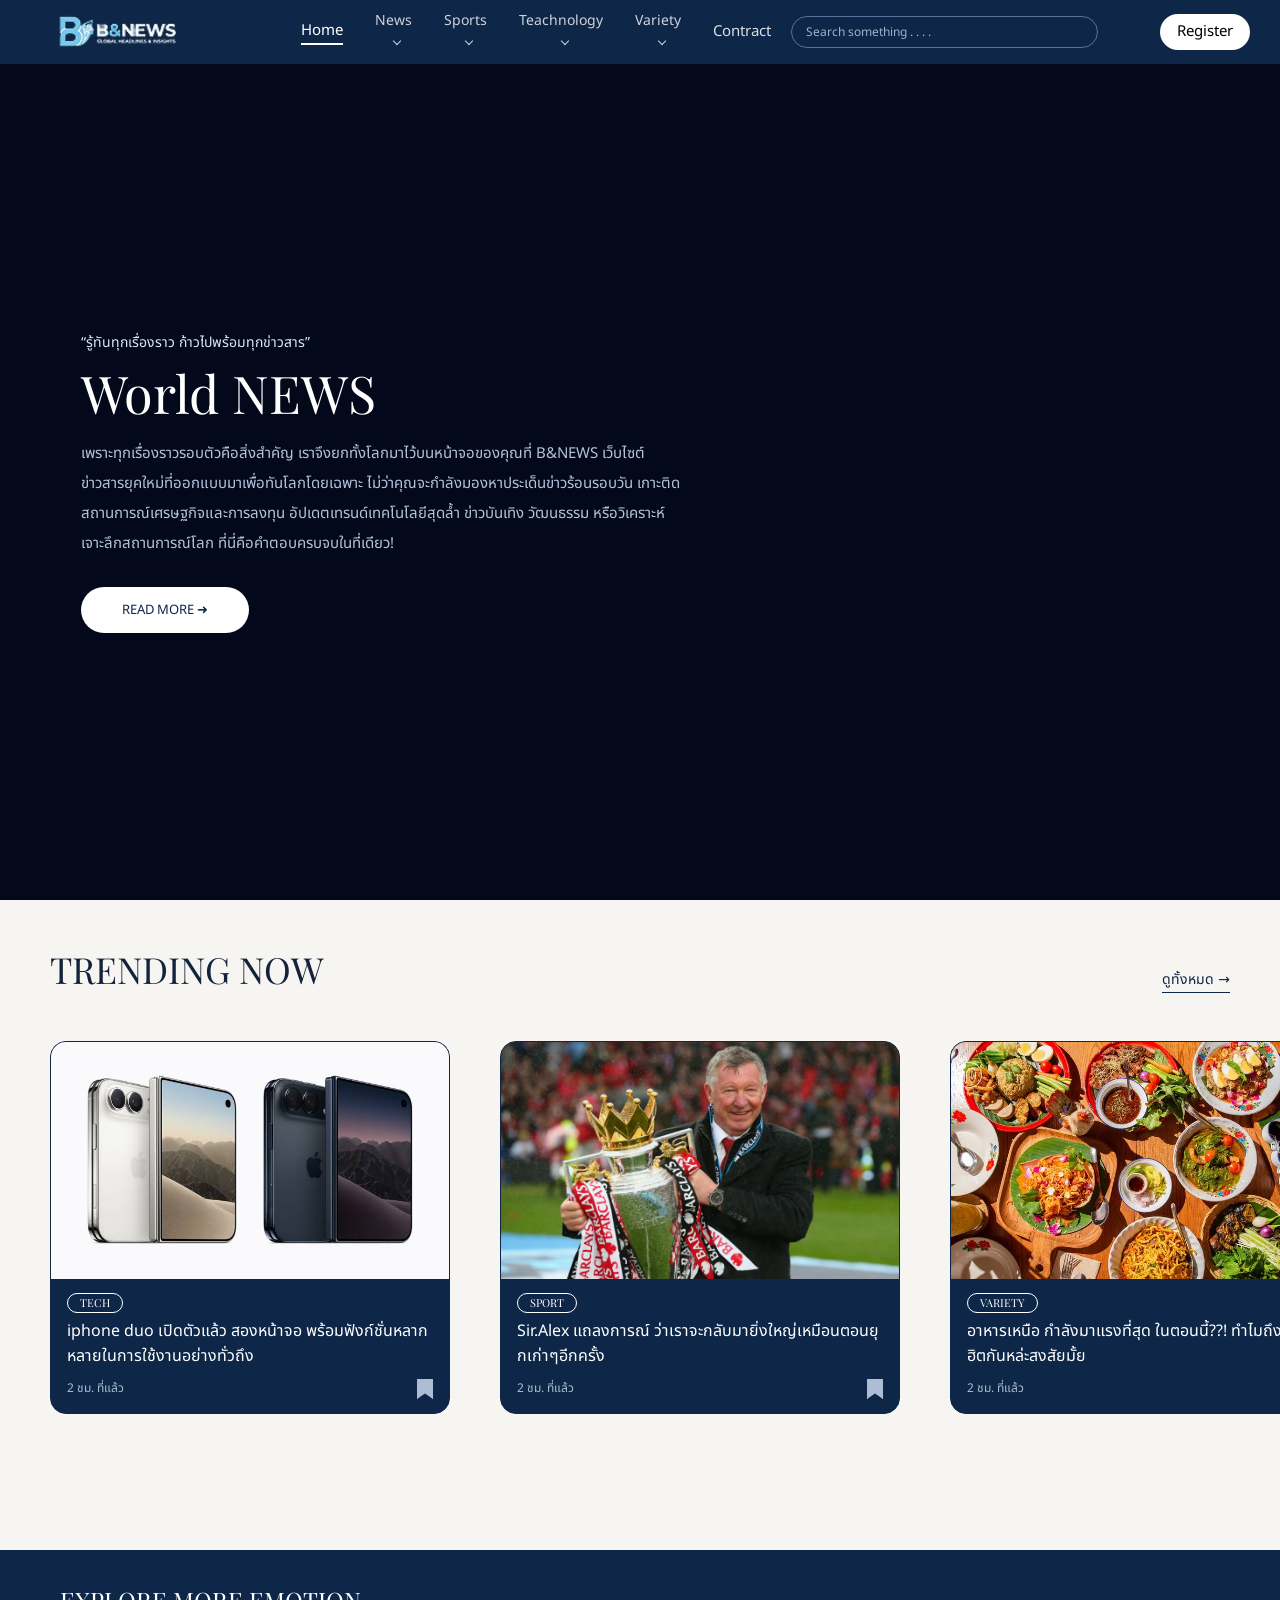
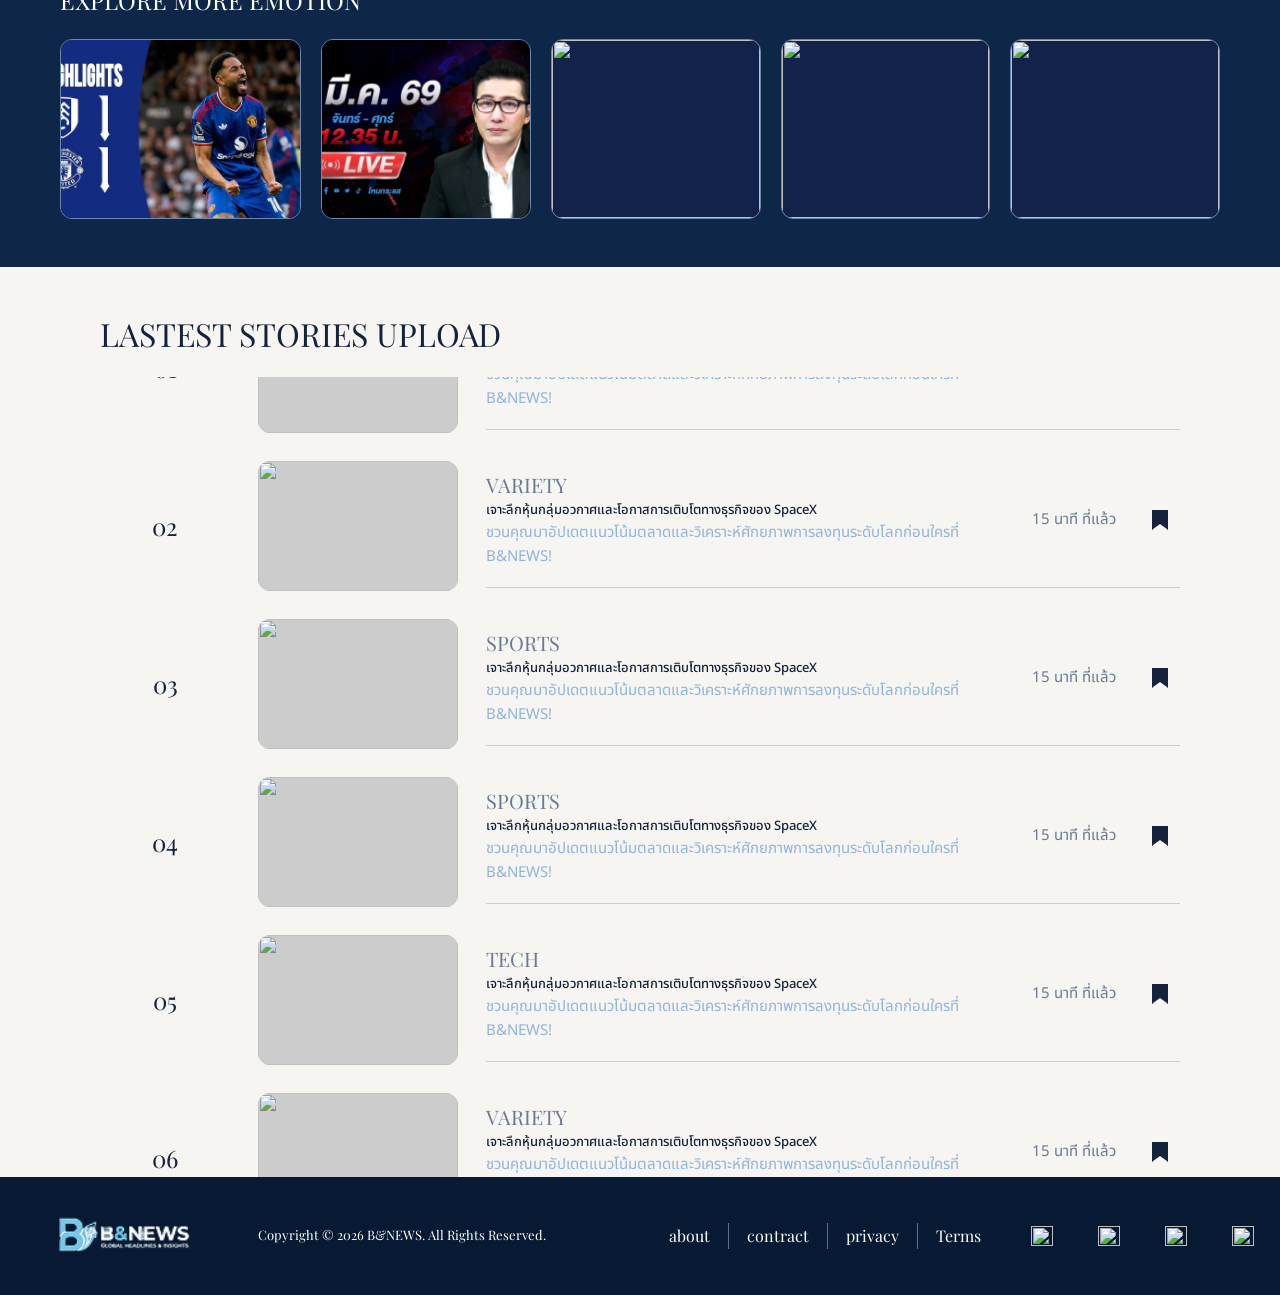
==== index.html @ a91d0329 "first commit" ====
<!DOCTYPE html>
<html lang="th">
<head>
<meta charset="utf-8">
<meta name="viewport" content="width=device-width, initial-scale=1">
<link rel="shortcut icon" href="image/image 1.png" type="image/x-icon">
<title>B&NEWS – World News</title>
<link rel="preconnect" href="https://fonts.googleapis.com">
<link rel="preconnect" href="https://fonts.gstatic.com" crossorigin>
<link rel="stylesheet" href="https://fonts.googleapis.com/css2?family=Noto+Sans+Thai:wght@300;400;500;600&family=Playfair+Display:wght@400;500&display=swap">
<link rel="stylesheet" href="style/index.css">
</head>
<body>
<header class="nav">
  <div class="wrap nav__in">
    <img class="logo"src="image/image 3.png" alt="">

    
    <nav class="nav__links" aria-label="เมนูหลัก">
      <ul>
        <li><a class="on" href="#">Home</a></li>

        <li class="dd">
          <button class="dd__btn" type="button" >News</button>
          <ul class="dd__menu">
            <li><a href="#">ข่าวด่วน</a></li>
            <li><a href="#">การเมือง</a></li>
            <li><a href="#">เศรษฐกิจ</a></li>
            <li><a href="#">ต่างประเทศ</a></li>
          </ul>
        </li>

        <li class="dd">
          <button class="dd__btn" type="button" >Sports</button>
          <ul class="dd__menu">
            <li><a href="football.html">ฟุตบอล</a></li>
            <li><a href="#">มวย</a></li>
            <li><a href="#">เทนนิส</a></li>
            <li><a href="#">กีฬาอื่นๆ</a></li>
          </ul>
        </li>

        <li class="dd">
          <button class="dd__btn" type="button">Teachnology</button>
          <ul class="dd__menu">
            <li><a href="#">มือถือ & แก็ดเจ็ต</a></li>
            <li><a href="#">AI</a></li>
            <li><a href="#">เกม</a></li>
            <li><a href="#">ยานยนต์</a></li>
          </ul>
        </li>

        <li class="dd">
          <button class="dd__btn" type="button">Variety</button>
          <ul class="dd__menu">
            <li><a href="#">อาหาร</a></li>
            <li><a href="#">ท่องเที่ยว</a></li>
            <li><a href="#">บันเทิง</a></li>
            <li><a href="#">ไลฟ์สไตล์</a></li>
          </ul>
        </li>

        <li><a class="Contract" href="#">Contract</a></li>
      </ul>
    </nav>

    <input class="search" type="search" placeholder="Search something . . . ." aria-label="ค้นหา">
    <img class="bell" src="https://img.icons8.com/?size=100&id=84025&format=png&color=FFFFFF" alt="">

    <a href="register.html" class="login">Register</a>

    <label class="burger"></label>
  </div>
</header>

<section class="world">
  <video class="world__video" autoplay muted loop playsinline preload="auto" >
    <source src="video/94534cd12dc142b18d88c0bbb1049309.MOV" type="video/mp4">
  </video>

  <div class="wrap world__in">
    <div class="world__text">
      <small>“รู้ทันทุกเรื่องราว ก้าวไปพร้อมทุกข่าวสาร”</small>
      <h1 class="serif">World NEWS</h1>
      <p>เพราะทุกเรื่องราวรอบตัวคือสิ่งสำคัญ เราจึงยกทั้งโลกมาไว้บนหน้าจอของคุณที่ B&amp;NEWS เว็บไซต์ข่าวสารยุคใหม่ที่ออกแบบมาเพื่อทันโลกโดยเฉพาะ ไม่ว่าคุณจะกำลังมองหาประเด็นข่าวร้อนรอบวัน เกาะติดสถานการณ์เศรษฐกิจและการลงทุน อัปเดตเทรนด์เทคโนโลยีสุดล้ำ ข่าวบันเทิง วัฒนธรรม หรือวิเคราะห์เจาะลึกสถานการณ์โลก ที่นี่คือคำตอบครบจบในที่เดียว!</p>
      <a class="btn" href="#">READ MORE ➜</a>
    </div>

    
  </div>
</section>


<!-- TRENDING -->
<div class="trend">
  <div class="trend__head">
    <h2 class="serif">Trending Now</h2>
    <a class="see-all" href="#">ดูทั้งหมด →</a>
  </div>

  <div class="head-card">

    <div class="card">
      <img src="image/images.jpeg" alt="">
      <div class="card__bd">
        <span class="tag">TECH</span>
        <p>iphone duo เปิดตัวแล้ว สองหน้าจอ พร้อมฟังก์ชั่นหลากหลายในการใช้งานอย่างทั่วถึง</p>
        <div class="meta">
          <span>2 ชม. ที่แล้ว</span>
          <label class="bm-btn" aria-label="บันทึกข่าว">
            <input type="checkbox" class="hid-check">
            <i class="bm "></i>
          </label>
        </div>
      </div>
    </div>

    <div class="card">
      <img src="image/siralex.webp" alt="">
      <div class="card__bd">
        <span class="tag">SPORT</span>
        <p>Sir.Alex แถลงการณ์ ว่าเราจะกลับมายิ่งใหญ่เหมือนตอนยุกเก่าๆอีกครั้ง</p>
        <div class="meta">
          <span>2 ชม. ที่แล้ว</span>
          <label class="bm-btn" aria-label="บันทึกข่าว">
            <input type="checkbox" class="hid-check">
            <i class="bm"></i>
          </label>
        </div>
      </div>
    </div>

    <div class="card">
      <img src="image/northfood.webp" alt="">
      <div class="card__bd">
        <span class="tag">VARIETY</span>
        <p>อาหารเหนือ กำลังมาแรงที่สุด ในตอนนี้??! ทำไมถึงกลับมาฮิตกันหล่ะสงสัยมั้ย</p>
        <div class="meta">
          <span>2 ชม. ที่แล้ว</span>
          <label class="bm-btn" aria-label="บันทึกข่าว">
            <input type="checkbox" class="hid-check">
            <i class="bm"></i>
          </label>
        </div>
      </div>
    </div>

    <div class="card">
      <img src="image/trend-4.jpg" alt="">
      <div class="card__bd">
        <span class="tag">TECH</span>
        <p>iphone duo เปิดตัวแล้ว พร้อมฟังก์ชั่นหลากหลาย</p>
        <div class="meta">
          <span>2 ชม. ที่แล้ว</span>
          <label class="bm-btn" aria-label="บันทึกข่าว">
            <input type="checkbox" class="hid-check">
            <i class="bm"></i>
          </label>
        </div>
      </div>
    </div>

  </div>
</div>

<!-- EXPLORE MORE EMOTION -->
<div class="emo">
  <h2 class="serif emo__title">Explore more emotion</h2>

  <div class="emo__strip">
    <a class="emo__tile emo__tile__hot" href="#">
      <img src="image/hq720.jpg" alt="">
      <div class="emo__hot">
        <span class="emo__flame">🔥</span>
        <b>Hot Topic</b>
        <small>หัวข้อมาแรง</small>
      </div>
    </a>

    <a class="emo__tile emo__tile__hot" href="#">
      <img src="image/maxresdefault.jpg" alt="">
      <div class="emo__hot">
        <span class="emo__flame">✨</span>
        <b>Trending</b>
        <small>กำลังมาแรง และฮิต</small>
      </div>
    </a>
    <a class="emo__tile emo__tile__hot" href="#">
      <img src="https://img.kapook.com/u/thitima/pet/edu004.jpg" alt="">
      <div class="emo__hot">
        <span class="emo__flame">🧠</span>
        <b>Knowledge</b>
        <small>ความรู้รอบตัว</small>
      </div>
    </a>
    <a class="emo__tile emo__tile__hot" href="#">
      <img src="https://static.amarintv.com/media/PJVlR0ljpN9mLZyR2TP933YtvOihAwUGQQQTaUwrNs6Lfpftw44MyNyOM7qgFd6bPP.jpg" alt="">
      <div class="emo__hot">
        <span class="emo__flame">📰</span>
        <b>Good News</b>
        <small>ข่าวดีๆ</small>
      </div>
    </a>
    <a class="emo__tile emo__tile__hot" href="#">
      <img src="https://hilight.kapook.com/img_cms2/user/ratthakorn/variety/share-10hitnews.jpg" alt="">
      <div class="emo__hot">
        <span class="emo__flame">❤️</span>
        <b>Most See</b>
        <small>คนดูมากที่สุด</small>
      </div>
    </a>
  </div>
</div>

<!-- lastest new  -->
<section class="latest">
  <h2 class="serif latest__title">Lastest stories upload</h2>
 
  <div class="latest__view">
    <div class="latest__track">
 
        <div class="row">
          <span class="row__n">01</span>
          <img class="row__img" src="https://imageio.forbes.com/specials-images/imageserve/67f56eb739cf516dbd3ed50e//0x0.jpg?format=jpg&height=1421&width=2528" alt="">
          <div class="row__body">
            <div class="row__tx">
              <small>TECH</small>
              <b>เจาะลึกหุ้นกลุ่มอวกาศและโอกาสการเติบโตทางธุรกิจของ SpaceX</b>
              <span>ชวนคุณมาอัปเดตแนวโน้มตลาดและวิเคราะห์ศักยภาพการลงทุนระดับโลกก่อนใครที่ B&amp;NEWS!</span>
            </div>
            <span class="row__time">15 นาที ที่แล้ว</span>
            <label class="bm-btn" aria-label="บันทึกข่าว"><input type="checkbox" class="hid-checkbox"><i class="bm"></i></label>
          </div>
        </div>
 
        <div class="row">
          <span class="row__n">02</span>
          <img class="row__img" src="https://static.thairath.co.th/media/dFQROr7oWzulq5Fa7Hff4F24Ah9NNPdqI6E2HxYQ0Wuv1Yu8M3StnusCUxcYcZoHXKC.jpg" alt="">
          <div class="row__body">
            <div class="row__tx">
              <small>VARIETY</small>
              <b>เจาะลึกหุ้นกลุ่มอวกาศและโอกาสการเติบโตทางธุรกิจของ SpaceX</b>
              <span>ชวนคุณมาอัปเดตแนวโน้มตลาดและวิเคราะห์ศักยภาพการลงทุนระดับโลกก่อนใครที่ B&amp;NEWS!</span>
            </div>
            <span class="row__time">15 นาที ที่แล้ว</span>
            <label class="bm-btn" aria-label="บันทึกข่าว"><input type="checkbox" class="hid-checkbox"><i class="bm"></i></label>
          </div>
        </div>
 
        <div class="row">
          <span class="row__n">03</span>
          <img class="row__img" src="https://encrypted-tbn0.gstatic.com/images?q=tbn:ANd9GcQfzD2vdis0s9VZtrdM2MMnjZFQ-tx4NDyvvgQu7LpcPMSgYQ-juM0HQws&s=10" alt="">
          <div class="row__body">
            <div class="row__tx">
              <small>SPORTS</small>
              <b>เจาะลึกหุ้นกลุ่มอวกาศและโอกาสการเติบโตทางธุรกิจของ SpaceX</b>
              <span>ชวนคุณมาอัปเดตแนวโน้มตลาดและวิเคราะห์ศักยภาพการลงทุนระดับโลกก่อนใครที่ B&amp;NEWS!</span>
            </div>
            <span class="row__time">15 นาที ที่แล้ว</span>
            <label class="bm-btn" aria-label="บันทึกข่าว"><input type="checkbox" class="hid-checkbox"><i class="bm"></i></label>
          </div>
        </div>
 
        <div class="row">
          <span class="row__n">04</span>
          <img class="row__img" src="https://ichef.bbci.co.uk/ace/standard/872/cpsprodpb/237e/live/c7b025b0-b5a4-11f1-b1d1-571ed4d7ff2c.jpg" alt="">
          <div class="row__body">
            <div class="row__tx">
              <small>SPORTS</small>
              <b>เจาะลึกหุ้นกลุ่มอวกาศและโอกาสการเติบโตทางธุรกิจของ SpaceX</b>
              <span>ชวนคุณมาอัปเดตแนวโน้มตลาดและวิเคราะห์ศักยภาพการลงทุนระดับโลกก่อนใครที่ B&amp;NEWS!</span>
            </div>
            <span class="row__time">15 นาที ที่แล้ว</span>
            <label class="bm-btn" aria-label="บันทึกข่าว"><input type="checkbox" class="hid-checkbox"><i class="bm"></i></label>
          </div>
        </div>
 
        <div class="row">
          <span class="row__n">05</span>
          <img class="row__img" src="https://sm.pcmag.com/t/pcmag_au/news/i/iphone-18-/iphone-18-pro-leaks-are-everywhere-which-ones-can-you-actual_fh6g.1920.jpg" alt="">
          <div class="row__body">
            <div class="row__tx">
              <small>TECH</small>
              <b>เจาะลึกหุ้นกลุ่มอวกาศและโอกาสการเติบโตทางธุรกิจของ SpaceX</b>
              <span>ชวนคุณมาอัปเดตแนวโน้มตลาดและวิเคราะห์ศักยภาพการลงทุนระดับโลกก่อนใครที่ B&amp;NEWS!</span>
            </div>
            <span class="row__time">15 นาที ที่แล้ว</span>
            <label class="bm-btn" aria-label="บันทึกข่าว"><input type="checkbox" class="hid-checkbox"><i class="bm"></i></label>
          </div>
        </div>
 
        <div class="row">
          <span class="row__n">06</span>
          <img class="row__img" src="https://www.workpoint.co.th/storage/newsroom/press-releases/2024/10/20241101-104006-1.webp" alt="">
          <div class="row__body">
            <div class="row__tx">
              <small>VARIETY</small>
              <b>เจาะลึกหุ้นกลุ่มอวกาศและโอกาสการเติบโตทางธุรกิจของ SpaceX</b>
              <span>ชวนคุณมาอัปเดตแนวโน้มตลาดและวิเคราะห์ศักยภาพการลงทุนระดับโลกก่อนใครที่ B&amp;NEWS!</span>
            </div>
            <span class="row__time">15 นาที ที่แล้ว</span>
            <label class="bm-btn" aria-label="บันทึกข่าว"><input type="checkbox" class="hid-checkbox"><i class="bm"></i></label>
          </div>
        </div>
 
        <div class="row">
          <span class="row__n">07</span>
          <img class="row__img" src="https://www.aiu.edu/wp-content/uploads/2024/07/shutterstock-business-technology.jpg" alt="">
          <div class="row__body">
            <div class="row__tx">
              <small>TECH</small>
              <b>เจาะลึกหุ้นกลุ่มอวกาศและโอกาสการเติบโตทางธุรกิจของ SpaceX</b>
              <span>ชวนคุณมาอัปเดตแนวโน้มตลาดและวิเคราะห์ศักยภาพการลงทุนระดับโลกก่อนใครที่ B&amp;NEWS!</span>
            </div>
            <span class="row__time">15 นาที ที่แล้ว</span>
            <label class="bm-btn" aria-label="บันทึกข่าว"><input type="checkbox" class="hid-checkbox"><i class="bm"></i></label>
          </div>
        </div>
 
        <div class="row">
          <span class="row__n">08</span>
          <img class="row__img" src="https://www.kitar.id/cdn/shop/articles/iPhone_Duo_Spesifikasi_Harga_dan_Tanggal_Rilisnya_667f9dba-5742-417e-ace4-e936d6f355e1.webp?v=1789063253&width=1500" alt="">
          <div class="row__body">
            <div class="row__tx">
              <small>TECH</small>
              <b>เจาะลึกหุ้นกลุ่มอวกาศและโอกาสการเติบโตทางธุรกิจของ SpaceX</b>
              <span>ชวนคุณมาอัปเดตแนวโน้มตลาดและวิเคราะห์ศักยภาพการลงทุนระดับโลกก่อนใครที่ B&amp;NEWS!</span>
            </div>
            <span class="row__time">1 วัน ที่แล้ว</span>
            <label class="bm-btn" aria-label="บันทึกข่าว"><input type="checkbox" class="hid-checkbox"><i class="bm"></i></label>
          </div>
        </div>
 
        <div class="row">
          <span class="row__n">09</span>
          <img class="row__img" src="image/story-9.jpg" alt="">
          <div class="row__body">
            <div class="row__tx">
              <small>TECH</small>
              <b>เจาะลึกหุ้นกลุ่มอวกาศและโอกาสการเติบโตทางธุรกิจของ SpaceX</b>
              <span>ชวนคุณมาอัปเดตแนวโน้มตลาดและวิเคราะห์ศักยภาพการลงทุนระดับโลกก่อนใครที่ B&amp;NEWS!</span>
            </div>
            <span class="row__time">1 วัน ที่แล้ว</span>
            <label class="bm-btn" aria-label="บันทึกข่าว"><input type="checkbox" class="hid-checkbox"><i class="bm"></i></label>
          </div>
        </div>
 
        <div class="row">
          <span class="row__n">10</span>
          <img class="row__img" src="image/story-10.jpg" alt="">
          <div class="row__body">
            <div class="row__tx">
              <small>TECH</small>
              <b>เจาะลึกหุ้นกลุ่มอวกาศและโอกาสการเติบโตทางธุรกิจของ SpaceX</b>
              <span>ชวนคุณมาอัปเดตแนวโน้มตลาดและวิเคราะห์ศักยภาพการลงทุนระดับโลกก่อนใครที่ B&amp;NEWS!</span>
            </div>
            <span class="row__time">1 วัน ที่แล้ว</span>
            <label class="bm-btn" aria-label="บันทึกข่าว"><input type="checkbox" class="hid-checkbox"><i class="bm"></i></label>
          </div>
        </div>
    </div>
  </div>
</section>    
<script src="js/index.js"></script>

<footer class="foot">
  <div class="foot__in">
    <img class="logo" src="image/image 3.png" alt="">

    <span class="foot__cp serif">Copyright © 2026 B&amp;NEWS. All Rights Reserved.</span>

    <ul class="foot__links serif">
      <li><a href="#">about</a></li>
      <li><a href="#">contract</a></li>
      <li><a href="#">privacy</a></li>
      <li><a href="#">Terms</a></li>
    </ul>

    <div class="foot__soc">
      <a href="#" aria-label="YouTube"><img src="https://upload.wikimedia.org/wikipedia/commons/e/ef/Youtube_logo.png?utm_source=commons.wikimedia.org&utm_campaign=index&utm_content=original" alt=""></a>
      <a href="#" aria-label="X"><img src="https://upload.wikimedia.org/wikipedia/commons/5/57/X_logo_2023_%28white%29.png?utm_source=commons.wikimedia.org&utm_campaign=index&utm_content=original" alt=""></a>
      <a href="#" aria-label="Instagram"><img src="https://uxwing.com/wp-content/themes/uxwing/download/brands-and-social-media/instagram-white-icon.png" alt=""></a>
      <a href="#" aria-label="TikTok"><img src="https://www.edigitalagency.com.au/wp-content/uploads/new-TikTok-icon-white-png-medium-size.png" alt=""></a>
    </div>
  </div>
</footer>

</body>
</html>
---- style/index.css ----
*, *::before, 
*::after { 
    box-sizing: border-box;
}
body {
  margin: 0;
  background: #081a33;
  color: #fff;
  font: 400 15px/1.6 "Noto Sans Thai", system-ui, sans-serif;
}
a { 
    color: inherit; 
    text-decoration: none; 
}
img { 
    display: block; 
    max-width: 100%;
 }
ul { 
    margin: 0; 
    padding: 0; 
    list-style: none; 
}
button { 
    font: inherit; 
    color: inherit; 
}
.serif { 
    font-family: "Playfair Display", Georgia, serif; 
    font-weight: 400; 
}
.wrap {
  width: 100%;
  max-width: none;
  margin-inline: auto;
  padding-inline: clamp(16px, 30px, 48px);
}
.nav {
  position: sticky;
  top: 0;
  z-index: 30;
  background: #0e2748;
}
.nav__in {

  display: flex;
  align-items: center;
  gap: 20px;
  height: 64px;
}
.logo { 
        margin-top: 10px; 
}
.bell { 
  width: 25px;
  transition: tranform .3 ease;
}
.bell:hover{
  transform: scale(1.1);
  opacity: .7;
}

.nav__links { 
    margin: 0 auto 0 72px; 
}
.nav__links > ul { 
    display: flex; 
    align-items: center; 
    gap: 32px; }
.nav__links > ul > li { 
    height: 64px; 
    display: flex; 
    align-items: center; }

/* .nav__links a, */
.dd__btn {
  padding: 6px 0;
  border: 0;
  background: none;
  font-size: 14px;
  cursor: pointer;
  opacity: .8;
  transition: opacity .15s;
}
.nav__links a:hover,
/* .dd__btn:hover, */
.dd:hover .dd__btn,
.dd:focus-within .dd__btn { 
    opacity: 1; 
}
.nav__links a.on { 
    opacity: 1; 
    border-bottom: 2px solid #fff; 
}

.search {
  width: 340px; height: 32px;
  padding: 0 14px;
  border: 1px solid #58729a;
  border-radius: 16px;
  background: transparent;
  color: #fff;
  font: 12px "Noto Sans Thai", system-ui, sans-serif;
}
.search::placeholder { 
    color: #9fb1cc; 
}
.login { 
    width: 100px;
    height: 36px;
    display: flex;
    align-items: center;
    justify-content: center;

    border-radius: 50px; 
    color: black;
    background-color: white;
    border: 1px solid transparent;
    cursor: pointer;
 }
 .login:hover{
    color: white;
    background-color: transparent;
    border: 1px solid white;
 }
.burger { 
    display: none; }

/* dropdown */
.dd { 
    position: relative; 
}

.dd__btn::after {          
  content: "";
  display: inline-block;
  width: 6px; height: 6px;
  margin: 0 0 3px 8px;
  border: solid currentColor;
  border-width: 0 1.5px 1.5px 0;
  transform: rotate(45deg);
  transition: transform .2s;
}
.dd:hover .dd__btn::after,
.dd:focus-within .dd__btn::after { 
    transform: rotate(225deg)translate(-2px, -2px); 
}

.dd__menu {
  position: absolute;
  top: 100%;                 
  left: -16px;
  min-width: 200px;
  padding: 8px;
  border: 1px solid rgba(255,255,255,.12);
  border-top: 0;
  border-radius: 0 0 14px 14px;
  background: #0e2748;
  box-shadow: 0 16px 32px rgba(3,9,26,.45);

  opacity: 0;
  visibility: hidden;
  transform: translateY(-6px);
  transition: opacity .18s, transform .18s, visibility .18s;
}
.dd:hover .dd__menu,
.dd:focus-within .dd__menu {
  opacity: 1;
  visibility: visible;
  transform: none;
}
.dd__menu a {
  display: block;
  padding: 9px 14px;
  border-radius: 8px;
  opacity: .85;
}
.Contract{
    opacity: .85;
}
.dd__menu a:hover,
.dd__menu a:focus-visible { 
    background: rgba(255,255,255,.1); 
    opacity: 1; 
}
.world {
  position: relative;
  height: calc(100vh - 64px);
  min-height: 520px;
  overflow: hidden;
  background: #03091a;
}


.world__video {
  position: absolute;
  inset: 0;
  z-index: 0;
  width: 100%;
  height: 100%;
  object-fit: cover;
}


/* .world::after {
  position: absolute;
  inset: 0;
  z-index: 1;
  pointer-events: none;
  background: linear-gradient(90deg, rgba(3,9,26,.85) 0%, rgba(3,9,26,.5) 40%, transparent 70%);
} */


.world__in {
  position: relative;
  z-index: 2;
  display: flex;
  align-items: center;
  height: 100%;
  border: 1px solid transparent;
}
.world__text { 
    max-width: 600px; 
    margin-left: 50px;
}
.world__text small { 
    font-size: 14px; 
    color: #dbe6f5; }
.world__text h1 { 
    margin: 12px 0 20px; 
    font-size: clamp(52px, 20px, 84px); 
    line-height: 1; }
.world__text p { 
    margin: 0 0 28px; 
    color: #b3c3da; 
    line-height: 2; }

.btn {
  border: 1px solid transparent;
  display: inline-block;
  padding: 12px 40px;
  border-radius: 24px;
  background: #fff;
  color: #0e2748;
  font-size: 13px;
}
.btn:hover{
    border: 1px solid white;
    color: white;
    background-color: transparent;
}


/* trending  */
.trend {
  height: 650px;
  padding: 48px 0;
  background: #f6f5f2;
  color: #14233b;
}
.trend__head {
  display: flex;
  align-items: baseline;
  justify-content: space-between;
  margin-bottom: 28px;
  padding-inline: 50px;
}
.trend__head h2 {
  margin: 0;
  font-size: clamp(24px, 40px, 36px);
  line-height: 1.2;
  text-transform: uppercase;
}
.trend__head a {
  padding-bottom: 1px;
  border-bottom: 1px solid;
  font-size: 14px;
  color: #0e2748;
}
.see-all {
    color: black;
    transition: transform .3ws;
}
.see-all:hover{
    color: blue;
    transform: scale(1.1);
}

.head-card {
  display: flex;
  
  gap: 50px;
  padding: 20px 60px 65px;
  overflow-x: auto;
  scroll-snap-type: x proximity;
  scroll-padding-left: 50px;
}
.card {
  flex: 0 0 clamp(280px, 400px, 460px);
  overflow: hidden;
  border: 1px solid #0e2748;
  border-radius: 16px;
  background: #0e2748;
  color: #fff;
  scroll-snap-align: start;
  
  transition: transform .2s, 
  box-shadow .2s;
}
.card:hover {
    transform: translateY(-4px);
  box-shadow: 0 20px 40px rgba(14, 39, 72, .5);
}
.card img {
  width: 100%;
  aspect-ratio: 16 / 9.5;
  object-fit: cover;
  background: #ccd;
}
.card__bd { 
    padding: 12px 16px 14px; 
}

.tag {
  display: inline-block;
  margin-bottom: 6px;
  padding: 0 12px;
  border: 1px solid #fff;
  border-radius: 12px;
  font: 11px/1.7 "Playfair Display", Georgia, serif;
  transition: transform .2s;
}
.tag:hover{
    transform: scale(1.1);
    background-color: white;
    color: black;
    border: 1px solid transparent;
  
}

.card p {
  margin: 0;
  font-size: 16px;
  line-height: 1.55;
}
.meta {
  display: flex;
  align-items: center;
  justify-content: space-between;
  margin-top: 10px;
  font-size: 12px;
  color: #aebdd3;
}
.bm-btn {
  display: flex;
  cursor: pointer;
  transition: color .15s;
}
.bm-btn:hover { 
    color: #fff; 
}

.bm {
  display: block;
  width: 16px;
  height: 20px;
  border: 1.6px solid currentColor;
  
  clip-path: polygon(0 0, 100% 0, 100% 100%, 50% 72%, 0 100%);
}


.bm-btn  .bm { 
    background: currentColor; 
}


.bm-btn:focus-within {
  outline: 2px solid transparent;
  outline-offset: 4px;
  border-radius: 4px;
}
.hid-check {
 
  position: absolute;
  width: 1px; height: 1px;
  overflow: hidden;
  clip-path: inset(50%);

}


/* explore section  */
.emo {
  padding: 36px 60px 48px;
  background: #0e2748;
  color: #fff;
}
.emo__title {
  margin: 0 0 24px;
  font-size: 24px;
  line-height: 1.2;
  text-transform: uppercase;
}

/* แถวรูป: ช่องแรก (Hot Topic) กว้างกว่าเล็กน้อย */
.emo__strip {
  display: grid;
  grid-template-columns: 1.15fr repeat(4, 1fr);
  gap: 20px;
  align-items: center;
}

.emo__tile {
  position: relative;
  display: block;
  height: 180px;
  overflow: hidden;
  border-radius: 12px;
  background: #12224a;
  transition: transform .2s, box-shadow .2s;
}
.emo__tile img {
  width: 100%;
  height: 100%;
  object-fit: cover;
}
.emo__tile:hover {
  transform: scale(1.05);
  box-shadow: 0 0 30px rgba(143, 180, 220, .35);
}


.emo__tile__hot {
  border: 1px solid #6d86ab;
}


.emo__hot {
  position: absolute;
  inset: 0;
  display: flex;
  flex-direction: column;
  align-items: center;
  justify-content: center;
  gap: 4px;
  text-align: center;
  background: rgba(14, 39, 72, .55);
  opacity: 0;
  transition: opacity .25s ease;
  pointer-events: none;
}
.emo__tile__hot:hover .emo__hot,
.emo__tile__hot:focus-visible .emo__hot {
  opacity: 1;
}

.emo__flame {
  font-size: 34px;
  line-height: 1;
  opacity: 0;
  transform: translateY(8px) scale(.7);
  transition: opacity .2s, transform .25s;
}
.emo__tile__hot:hover .emo__flame,
.emo__tile__hot:focus-visible .emo__flame {
  opacity: 1;
  transform: none;
}

/* section lastest news  */
.latest {
  padding: 48px 100px;
  background: #f6f5f2;
  color: #14233b;
  height: 910px;
  
}
.latest__title {
  margin: 0 0 24px;
  font-size: 32px;
  line-height: 1.2;
  text-transform: uppercase;
}

.latest__view {
  height: 800px;
  overflow-y: auto;
}
.hid-checkbox{
    
  width: 1px;
  height: 1px;
  overflow: hidden;
  clip-path: inset(50%);
    
}
.row {
  display: grid;
  grid-template-columns: 130px 200px 1fr;
  gap: 28px;
  align-items: center;
  padding: 14px 0;
}
.row__n {
  font: 24px "Playfair Display", Georgia, serif;
  text-align: center;
}
.row__img {
  width: 100%;
  height: 130px;
  border-radius: 12px;
  object-fit: cover;
  background: #ccc;
  cursor: pointer;
}
.row__body {
  display: grid;
  grid-template-columns: 1fr auto 48px;
  align-items: center;
  gap: 16px;
  padding: 6px 0 18px;
  border-bottom: 1px solid #c9ced6;
}
.row__tx { 
    display: flex; 
    flex-direction: column; 
    gap: 2px; 
    min-width: 0; 
}
.row__tx small { 
    font: 20px/1.4 "Playfair Display", Georgia, serif; 
    color: #6b7a90; 
}
.row__tx b { 
    font-size: 13px;
     font-weight: 500;
     line-height: 1.4;
}
.row__tx span { 
    font-size: 15px; 
    color: #8fb4dc; 
}
.row__time { 
    font-size: 15px; 
    color: #6b7a90; 
    white-space: nowrap; 
}

.latest .bm-btn { 
    justify-self: center; 
    color: #14233b; 
}
.latest .bm-btn:hover { 
    color: #0e2748; 
}
/* footer  */

.foot {
  padding: 5px 2vw;
  background: #081a33;
  color: #fff;
}
.foot__in {
  display: flex;
  flex-wrap: wrap;
  align-items: center;
  gap: 24px 32px;
}
.foot__cp {
  flex: 1;
  min-width: 220px;
  font-size: 13px;
}
.foot__links {
  display: flex;
  font-size: 16px;
}
.foot__links li {
  padding-inline: 18px;
  border-left: 1px solid #5a7194;
}
.foot__links li:hover{
  color: gray;
}
.foot__links li:first-child {
  padding-left: 0;
  border-left: 0;
}
.logo{
    width: 200px;
}

.foot__soc {
  display: flex;
  gap: 45px;
}

.foot__soc img {
  width: 22px;
  height: 20px;
}
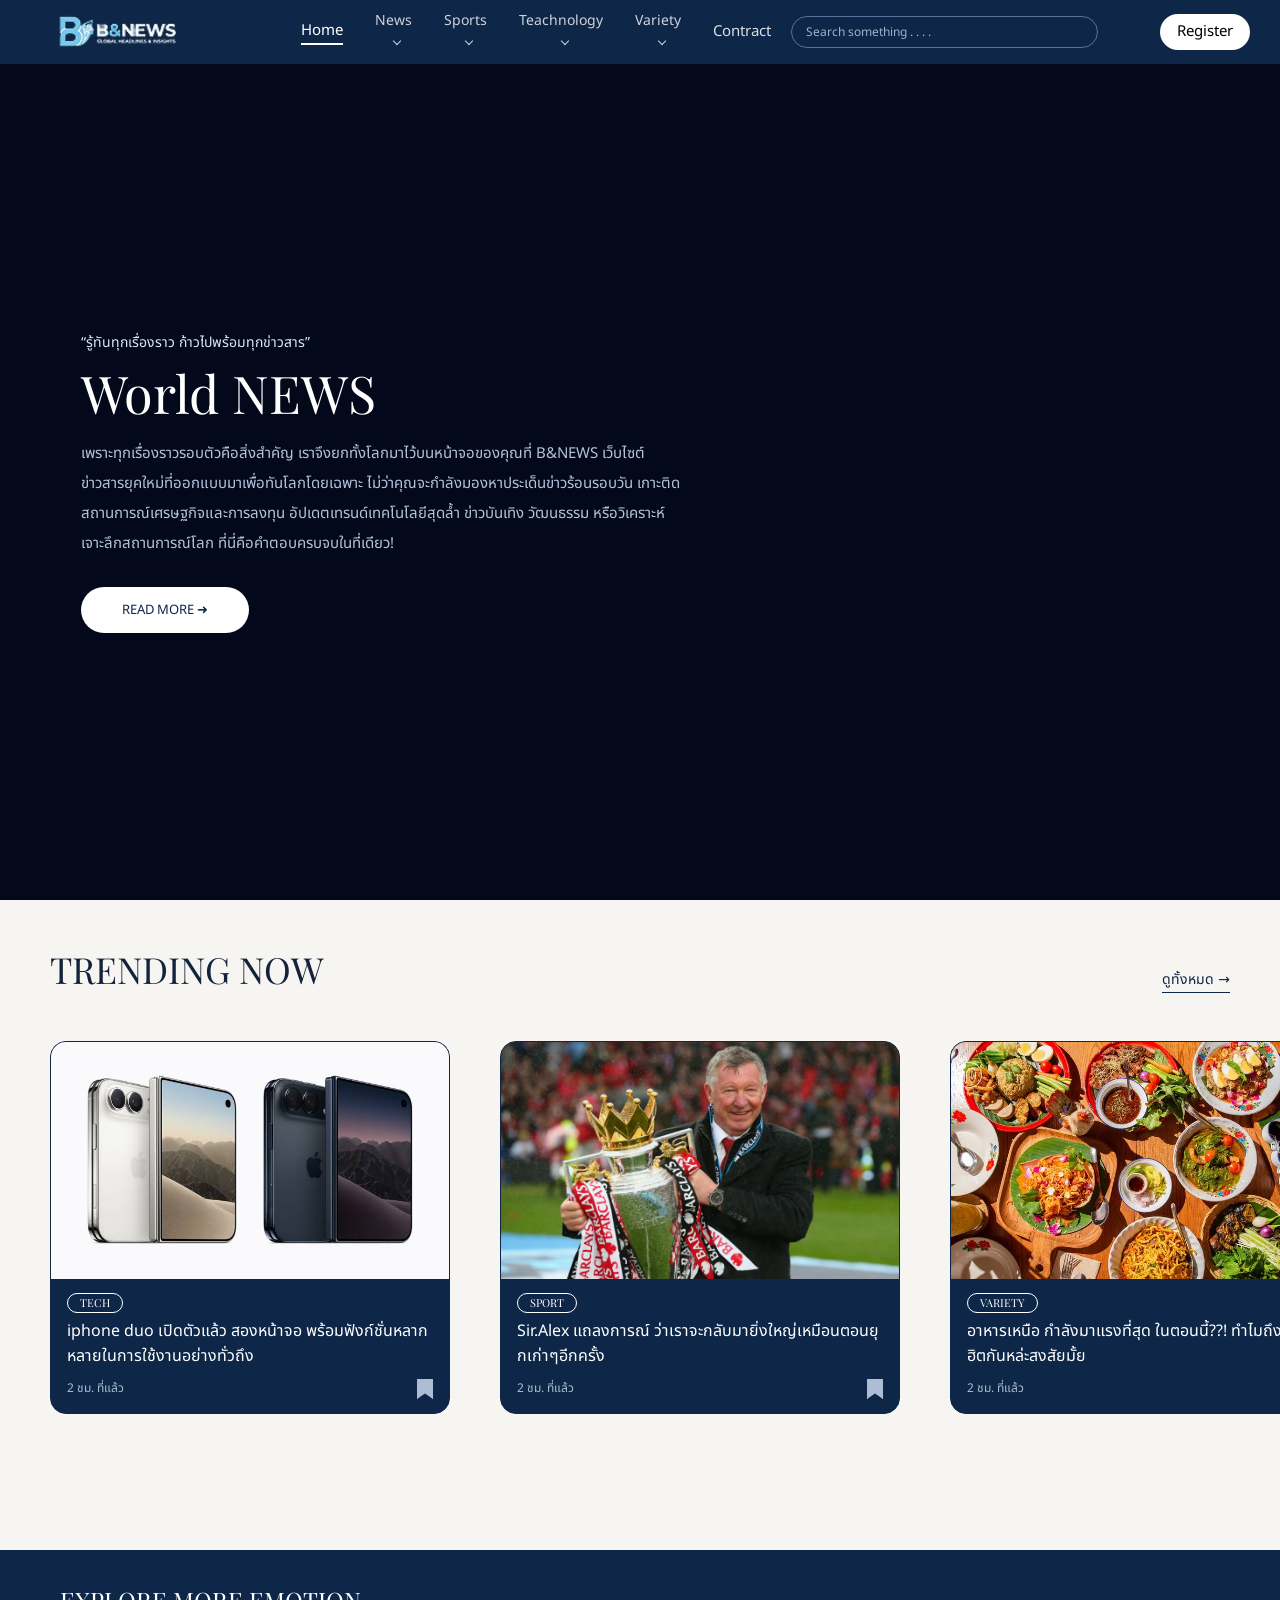
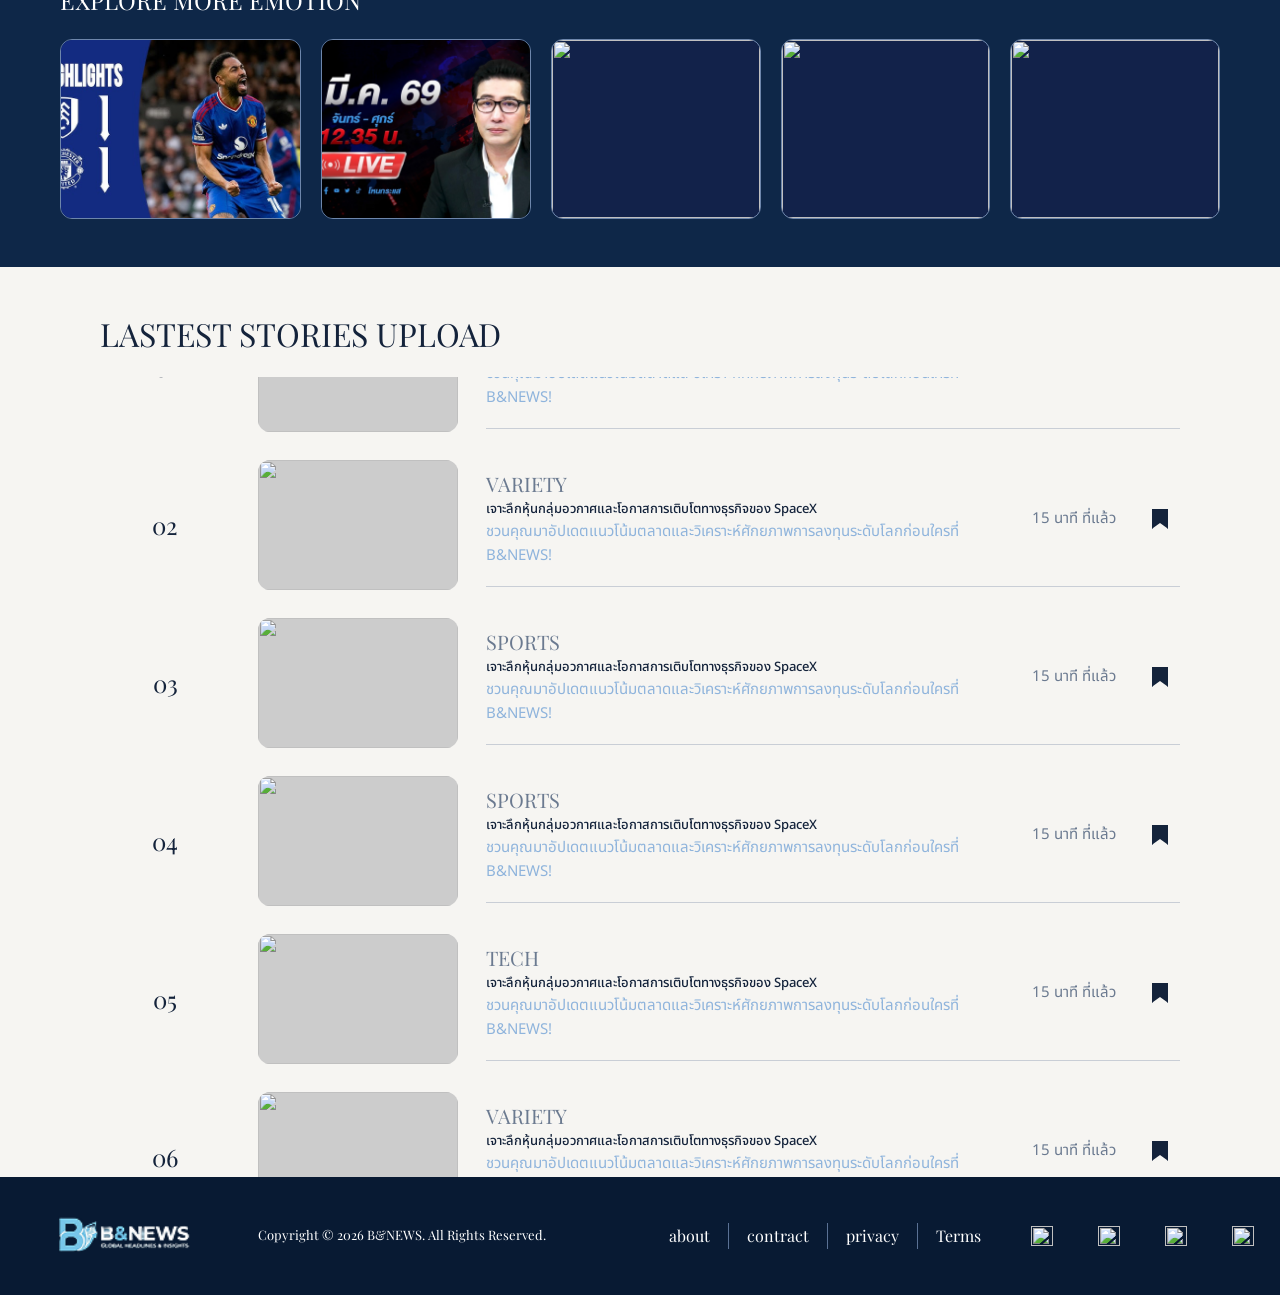
==== commit 19ea3659: "update" ====
--- a/index.html
+++ b/index.html
@@ -146,10 +146,10 @@
     </div>
 
     <div class="card">
-      <img src="image/trend-4.jpg" alt="">
+      <img src="https://static.thairath.co.th/media/00_A5B2818389C1E480.webp" alt="">
       <div class="card__bd">
         <span class="tag">TECH</span>
-        <p>iphone duo เปิดตัวแล้ว พร้อมฟังก์ชั่นหลากหลาย</p>
+        <p>ภารกิจ Starship Flight 14: กำหนดปล่อยตัววันที่ 28 กันยายน 2026 โดยเป็นการขึ้นสู่วงโคจร</p>
         <div class="meta">
           <span>2 ชม. ที่แล้ว</span>
           <label class="bm-btn" aria-label="บันทึกข่าว">
@@ -333,7 +333,7 @@
  
         <div class="row">
           <span class="row__n">09</span>
-          <img class="row__img" src="image/story-9.jpg" alt="">
+          <img class="row__img" src="https://www.tnnthailand.com/static/images/55623a3f-be82-404d-907c-d9770076c077.jpg" alt="">
           <div class="row__body">
             <div class="row__tx">
               <small>TECH</small>
@@ -347,7 +347,7 @@
  
         <div class="row">
           <span class="row__n">10</span>
-          <img class="row__img" src="image/story-10.jpg" alt="">
+          <img class="row__img" src="https://static.thairath.co.th/media/00_A5B2876609C1E480.webp" alt="">
           <div class="row__body">
             <div class="row__tx">
               <small>TECH</small>
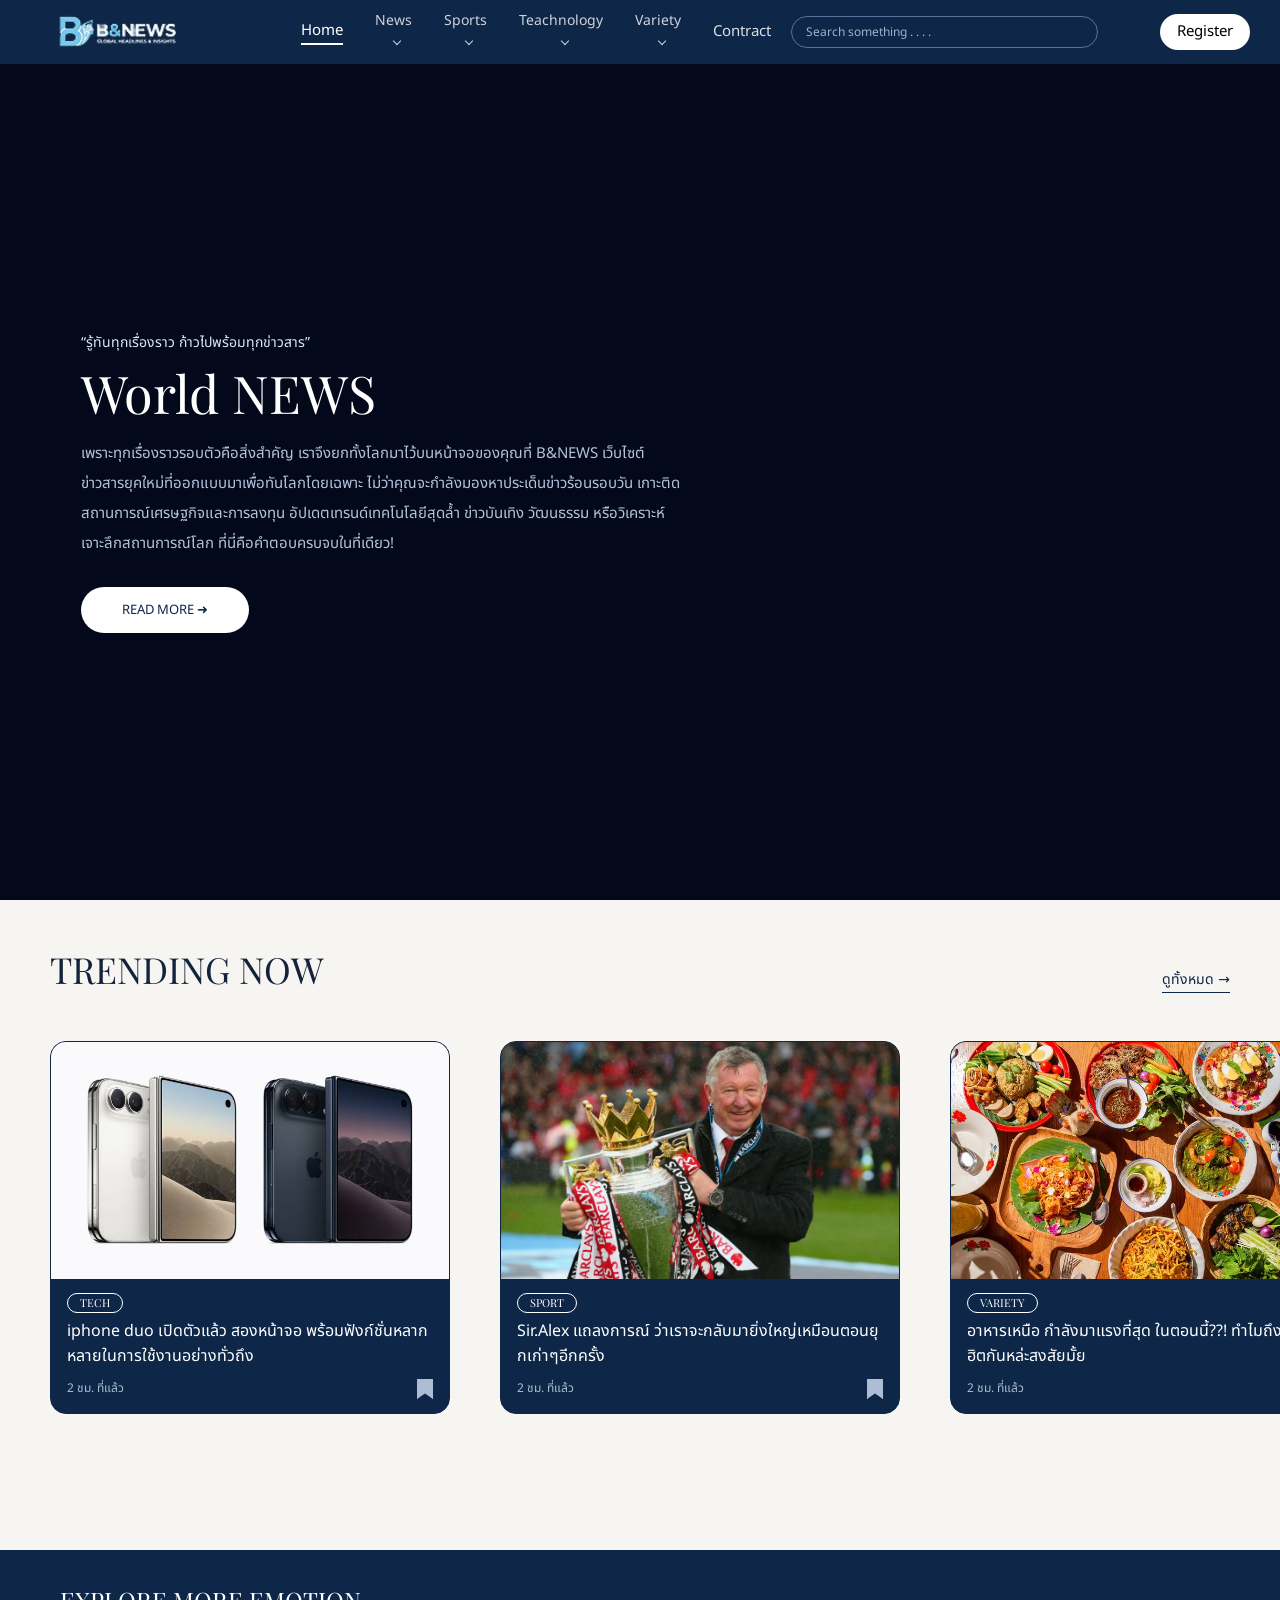
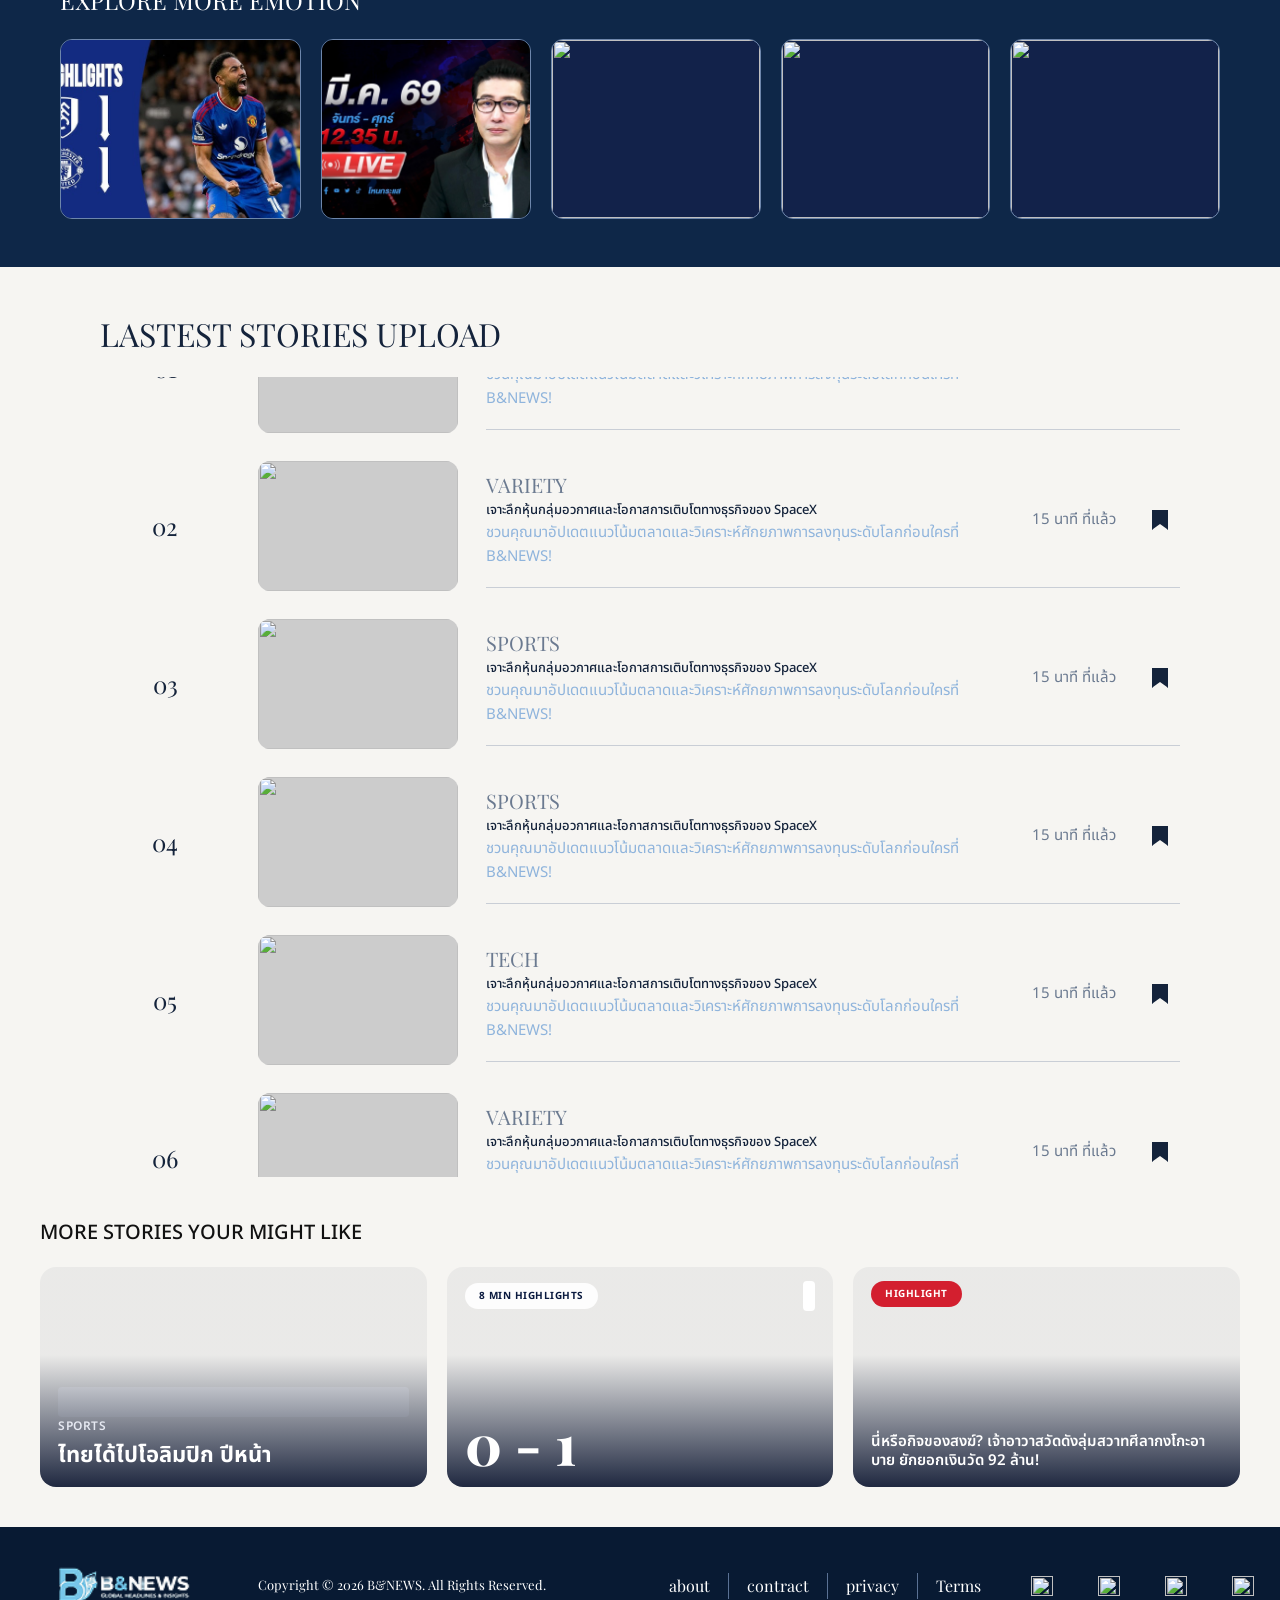
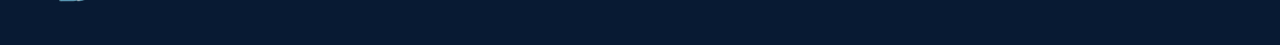
==== commit 9c47ed60: "add might like page" ====
--- a/index.html
+++ b/index.html
@@ -363,6 +363,41 @@
 </section>    
 <script src="js/index.js"></script>
 
+<section class="more-stories">
+  <h2 class="more-stories-title">MORE STORIES YOUR MIGHT LIKE</h2>
+
+  <div class="more-stories-grid">
+    <article class="ms-card" style="background-image:url(https://images.unsplash.com/photo-1522778119026-d647f0596c20?w=800);">
+      <div class="ms-overlay"></div>
+      <img class="ms-badge-logo" src="https://dummyimage.com/70x40/ffffff/222.png&text=TICKET" alt="">
+      <div class="ms-content">
+        <span class="ms-tag">SPORTS</span>
+        <h3 class="ms-title">ไทยได้ไปโอลิมปิก ปีหน้า</h3>
+      </div>
+    </article>
+    <article class="ms-card" style="background-image:url(https://images.unsplash.com/photo-1517927033932-b3d18e61fb3a?w=800);">
+      <div class="ms-overlay"></div>
+      <div class="ms-top-row">
+        <span class="ms-pill">8 MIN HIGHLIGHTS</span>
+        <img class="ms-badge-logo" src="https://dummyimage.com/60x30/ffffff/222.png&text=ETIHAD" alt="">
+      </div>
+      <div class="ms-score">
+        <span>0 - 1</span>
+        
+      </div>
+    </article>
+    <article class="ms-card" style="background-image:url(https://images.unsplash.com/photo-1560250097-0b93528c311a?w=800);">
+      <div class="ms-overlay"></div>
+      <div class="ms-top-row">
+        <span class="ms-pill ms-pill--red">HIGHLIGHT</span>
+      </div>
+      <div class="ms-content">
+        <h3 class="ms-title ms-title--sm">นี่หรือกิจของสงฆ์? เจ้าอาวาสวัดดังลุ่มสวาทศีลากงโกะอาบาย ยักยอกเงินวัด 92 ล้าน!</h3>
+      </div>
+    </article>
+  </div>
+</section>
+
 <footer class="foot">
   <div class="foot__in">
     <img class="logo" src="image/image 3.png" alt="">
--- a/style/index.css
+++ b/style/index.css
@@ -554,6 +554,129 @@
 .latest .bm-btn:hover { 
     color: #0e2748; 
 }
+
+/* สตอรี่ไมท์ไลค์  */
+.more-stories {
+  padding: 40px;
+  background: #f6f5f2;
+}
+
+.more-stories-title {
+  font-size: 20px;
+  font-weight: 500;
+  color: #111;
+  margin: 0 0 18px;
+}
+
+.more-stories-grid {
+  display: grid;
+  grid-template-columns: repeat(3, 1fr);
+  gap: 20px;
+}
+
+.ms-card {
+  position: relative;
+  height: 220px;
+  border-radius: 16px;
+  overflow: hidden;
+  background-size: cover;
+  background-position: center;
+  color: #fff;
+  display: flex;
+  flex-direction: column;
+  justify-content: flex-end;
+  padding: 16px 18px;
+  transition: transform .35s ease
+}
+.ms-card:hover{
+  transform: scale(1.05);
+}
+.ms-overlay {
+  position: absolute;
+  inset: 0;
+  background: linear-gradient(180deg, rgba(8,18,45,.05) 40%, rgba(8,18,45,.9) 100%);
+  z-index: 0;
+  transition: tranform 0.5s;
+}
+
+
+.ms-top-row {
+  position: relative;
+  z-index: 1;
+  display: flex;
+  align-items: center;
+  justify-content: space-between;
+  position: absolute;
+  top: 14px;
+  left: 18px;
+  right: 18px;
+}
+
+.ms-pill {
+  display: inline-block;
+  padding: 5px 14px;
+  border-radius: 20px;
+  background: rgba(255,255,255,.9);
+  color: #0a1a3f;
+  font-size: 10px;
+  font-weight: 700;
+  letter-spacing: .5px;
+}
+
+.ms-pill--red {
+  background: #d31f2f;
+  color: #fff;
+}
+.ms-score span:hover{
+  color: #d31f2f;
+}
+
+.ms-badge-logo {
+  height: 30px;
+  width: auto;
+  border-radius: 4px;
+  background: #fff;
+  padding: 2px 6px;
+}
+
+.ms-content {
+  position: relative;
+  z-index: 1;
+}
+
+.ms-tag {
+  display: block;
+  font-size: 12px;
+  font-weight: 600;
+  letter-spacing: .5px;
+  color: #e6e9f2;
+  margin-bottom: 6px;
+}
+
+.ms-title {
+  margin: 0;
+  font-size: 22px;
+  font-weight: 700;
+  line-height: 1.3;
+}
+
+.ms-title--sm {
+  font-size: 15px;
+  font-weight: 600;
+}
+
+
+.ms-score {
+  position: relative;
+  z-index: 1;
+  display: flex;
+  align-items: center;
+  gap: 16px;
+  font-size: 56px;
+  font-weight: 800;
+  line-height: 1;
+  font-family: "Playfair Display", Georgia, serif;
+}
 /* footer  */
 
 .foot {
